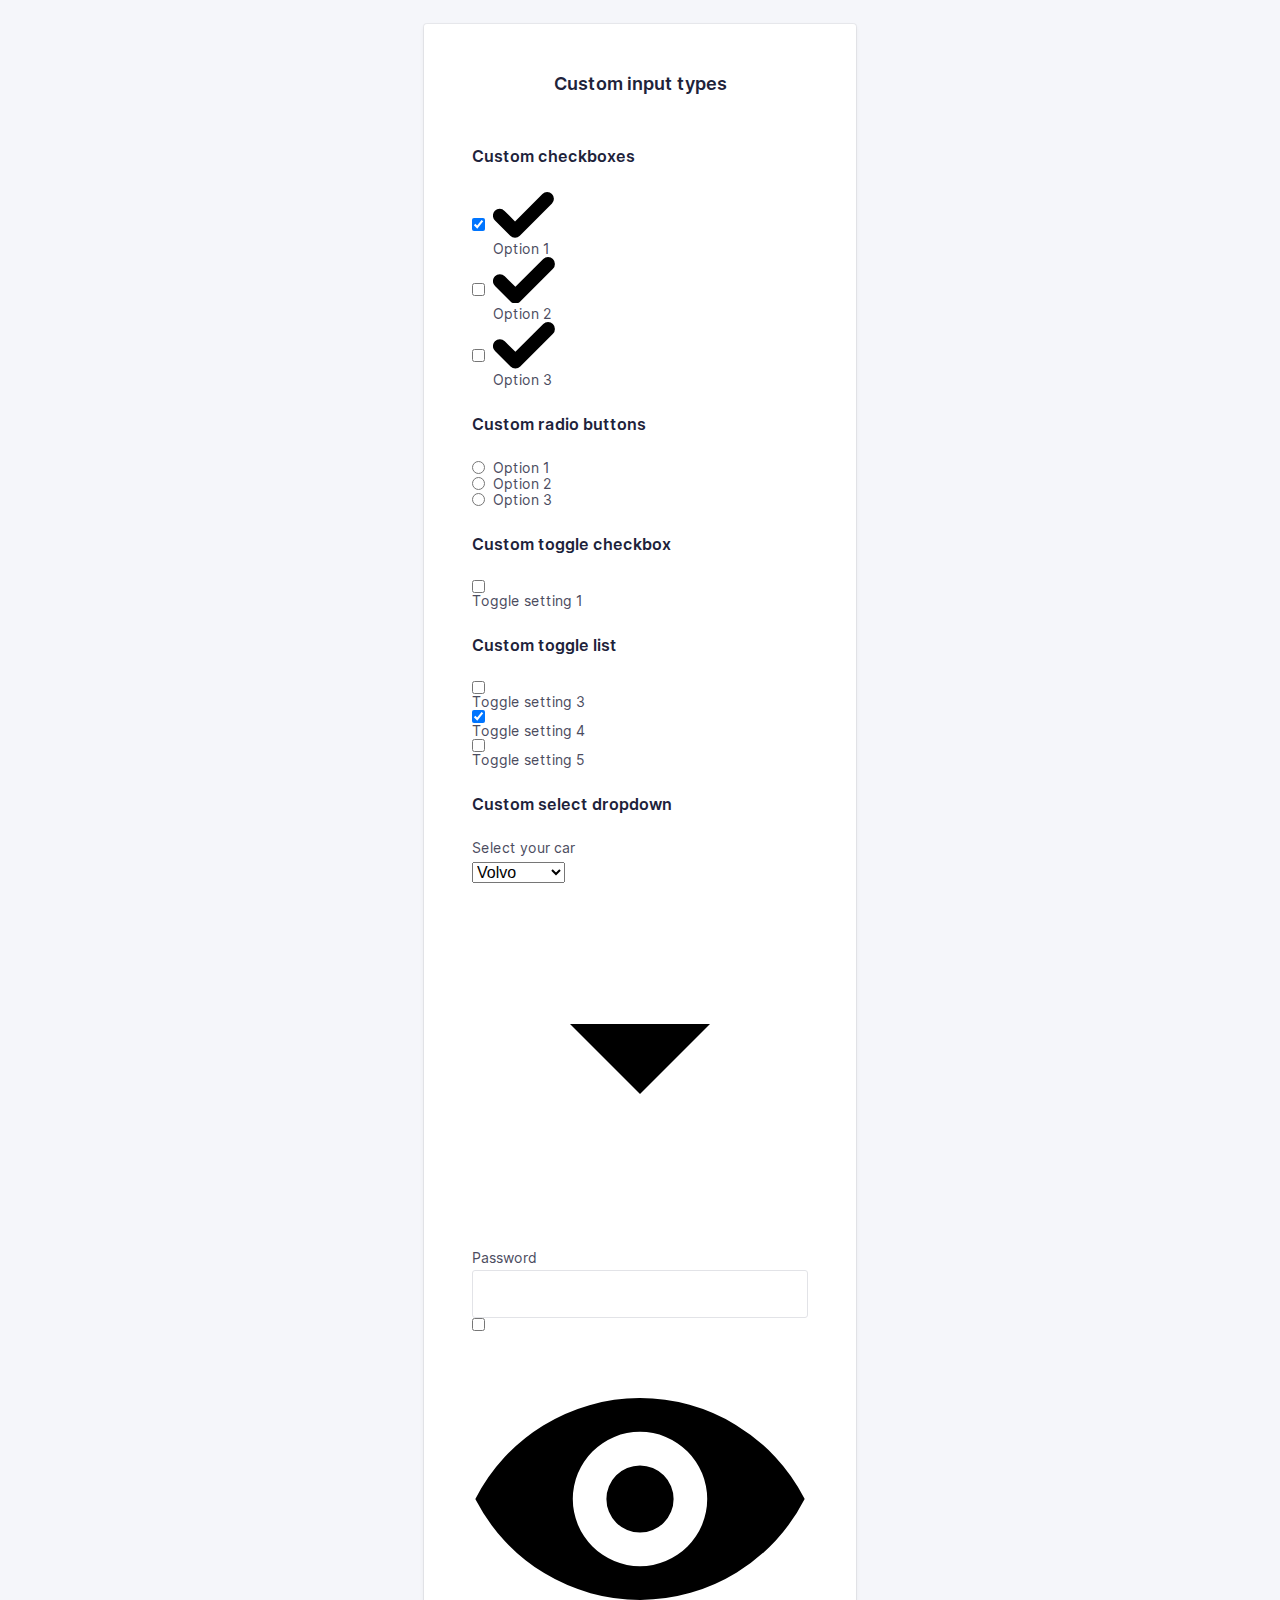
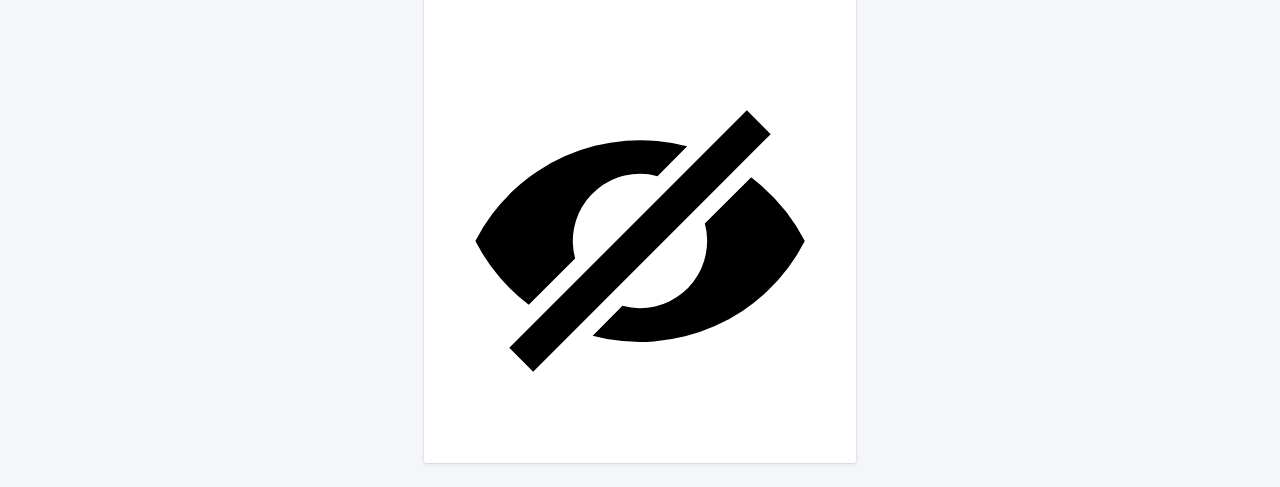
==== inputs.html @ 07c6e203 "Initial commit" ====
<!doctype html>
<html lang="en">

<head>
    <meta charset="utf-8">
    <meta http-equiv="x-ua-compatible" content="ie=edge">
    <title>Blockport - Sign in</title>
    <meta name="description" content="This is my HTML5 boilerplate.">
    <meta name="viewport" content="width=device-width, initial-scale=1.0">
    <meta name="theme-color" content="#e85e00">

    <link rel="icon" href="favicon.svg">
    <link rel="apple-touch-icon" href="apple-touch-icon.png">
    <link rel="manifest" href="manifest.json">

    <script defer src="script/app.js"></script>
    <link rel="stylesheet" href="css/screen.css">
</head>

<body>
    <section class="o-row o-row--lg o-row--login o-row--beta">
        <div class="o-container u-max-width-xs">
            <form class="c-card" action="#">
                <div class="c-card__body">
                    <h2 class="c-card__title">
                        Custom input types
                    </h2>
                    <div class="o-section">
                        <!-- Custom checkboxes -->
                        <h5>
                            Custom checkboxes
                        </h5>
                        <ul class="o-list c-option-list">
                            <li class="c-form-field c-form-field--option c-option-list__item">
                                <input class="c-option c-option--hidden" type="checkbox" id="checkbox1" checked>
                                <label class="c-label c-label--option c-custom-option" for="checkbox1">
                                    <span class="c-custom-option__fake-input c-custom-option__fake-input--checkbox">
                                        <svg class="c-custom-option__symbol" xmlns="http://www.w3.org/2000/svg" viewBox="0 0 9 6.75">
                                            <path d="M4.75,9.5a1,1,0,0,1-.707-.293l-2.25-2.25A1,1,0,1,1,3.207,5.543L4.75,7.086,8.793,3.043a1,1,0,0,1,1.414,1.414l-4.75,4.75A1,1,0,0,1,4.75,9.5" transform="translate(-1.5 -2.75)" />
                                        </svg>
                                    </span>
                                    Option 1
                                </label>
                            </li>
                            <li class="c-form-field c-form-field--option c-option-list__item">
                                <input class="c-option c-option--hidden" type="checkbox" id="checkbox2">
                                <label class="c-label c-label--option c-custom-option" for="checkbox2">
                                    <span class="c-custom-option__fake-input c-custom-option__fake-input--checkbox">
                                        <svg class="c-custom-option__symbol" xmlns="http://www.w3.org/2000/svg" viewBox="0 0 9 6.75">
                                            <path d="M4.75,9.5a1,1,0,0,1-.707-.293l-2.25-2.25A1,1,0,1,1,3.207,5.543L4.75,7.086,8.793,3.043a1,1,0,0,1,1.414,1.414l-4.75,4.75A1,1,0,0,1,4.75,9.5" transform="translate(-1.5 -2.75)" />
                                        </svg>
                                    </span>
                                    Option 2
                                </label>
                            </li>
                            <li class="c-form-field c-form-field--option c-option-list__item">
                                <input class="c-option c-option--hidden" type="checkbox" id="checkbox3">
                                <label class="c-label c-label--option c-custom-option" for="checkbox3">
                                    <span class="c-custom-option__fake-input c-custom-option__fake-input--checkbox">
                                        <svg class="c-custom-option__symbol" xmlns="http://www.w3.org/2000/svg" viewBox="0 0 9 6.75">
                                            <path d="M4.75,9.5a1,1,0,0,1-.707-.293l-2.25-2.25A1,1,0,1,1,3.207,5.543L4.75,7.086,8.793,3.043a1,1,0,0,1,1.414,1.414l-4.75,4.75A1,1,0,0,1,4.75,9.5" transform="translate(-1.5 -2.75)" />
                                        </svg>
                                    </span>
                                    Option 3
                                </label>
                            </li>
                        </ul>
                    </div>
                    <div class="o-section">
                        <!-- Custom radio buttons -->
                        <h5>
                            Custom radio buttons
                        </h5>
                        <ul class="o-list c-option-list">
                            <li class="c-form-field c-form-field--option c-option-list__item">
                                <input class="c-option c-option--hidden" type="radio" name="radios" id="radio1">
                                <label class="c-label c-label--option c-custom-option" for="radio1">
                                    <span class="c-custom-option__fake-input c-custom-option__fake-input--radio">
                                        <span class="c-custom-option__symbol"></span>
                                    </span>
                                    Option 1
                                </label>
                            </li>
                            <li class="c-form-field c-form-field--option c-option-list__item">
                                <input class="c-option c-option--hidden" type="radio" name="radios" id="radio2">
                                <label class="c-label c-label--option c-custom-option" for="radio2">
                                    <span class="c-custom-option__fake-input c-custom-option__fake-input--radio">
                                        <span class="c-custom-option__symbol"></span>
                                    </span>
                                    Option 2
                                </label>
                            </li>
                            <li class="c-form-field c-form-field--option c-option-list__item">
                                <input class="c-option c-option--hidden" type="radio" name="radios" id="radio3">
                                <label class="c-label c-label--option c-custom-option" for="radio3">
                                    <span class="c-custom-option__fake-input c-custom-option__fake-input--radio">
                                        <span class="c-custom-option__symbol"></span>
                                    </span>
                                    Option 3
                                </label>
                            </li>
                        </ul>
                    </div>
                    <div class="o-section">
                        <!-- Custom toggle checkboxes -->
                        <h5>
                            Custom toggle checkbox
                        </h5>
                        <p>
                            <input class="c-option c-option--hidden" type="checkbox" id="toggle1">
                            <label class="c-label c-label--option c-custom-toggle" for="toggle1">
                                <span class="c-custom-toggle__fake-input">
                                </span>
                                Toggle setting 1
                            </label>
                        </p>
                    </div>
                    <div class="o-section">
                        <h5>
                            Custom toggle list
                        </h5>
                        <ul class="o-list c-custom-toggle-list">
                            <li class="c-custom-toggle-list__item">
                                <input class="c-option c-option--hidden" type="checkbox" id="toggle3">
                                <label class="c-label c-label--option c-custom-toggle c-custom-toggle--inverted" for="toggle3">
                                    <span class="c-custom-toggle__fake-input">
                                    </span>
                                    Toggle setting 3
                                </label>
                            </li>
                            <li class="c-custom-toggle-list__item">
                                <input class="c-option c-option--hidden" type="checkbox" id="toggle4" checked>
                                <label class="c-label c-label--option c-custom-toggle c-custom-toggle--inverted" for="toggle4">
                                    <span class="c-custom-toggle__fake-input">
                                    </span>
                                    Toggle setting 4
                                </label>
                            </li>
                            <li class="c-custom-toggle-list__item">
                                <input class="c-option c-option--hidden" type="checkbox" id="toggle5">
                                <label class="c-label c-label--option c-custom-toggle c-custom-toggle--inverted" for="toggle5">
                                    <span class="c-custom-toggle__fake-input">
                                    </span>
                                    Toggle setting 5
                                </label>
                            </li>
                        </ul>
                    </div>
                    <div class="o-section">
                        <!-- Custom select -->
                        <h5>
                            Custom select dropdown
                        </h5>
                        <p class="c-form-field">
                            <label class="c-label" for="select1">
                                Select your car
                            </label>
                            <span class="c-custom-select">
                                <select class="c-custom-select__input" class="" name="select1" id="select1">
                                    <option value="volvo">Volvo</option>
                                    <option value="saab">Saab</option>
                                    <option value="mercedes">Mercedes</option>
                                    <option value="audi">Audi</option>
                                </select>
                                <svg class="c-custom-select__symbol" xmlns="http://www.w3.org/2000/svg" viewBox="0 0 24 24">
                                    <path d="M7,10l5,5,5-5Z" />
                                </svg>
                            </span>
                        </p>
                    </div>
                    <p class="c-form-field">
                        <label class="c-label" for="password">
                            Password
                        </label>
                        <span class="c-password-toggle-container">
                            <input class="c-input c-input--password-with-toggle js-password-input" type="password" name="password" id="password" required />
                            <!-- Password toggle -->
                            <span class="c-password-toggle">
                                <input id="togglePasswordCheckbox" type="checkbox" class=" c-password-toggle__checkbox js-password-toggle-checkbox" tabindex="-1" />
                                <label class="c-password-toggle__label" for="togglePasswordCheckbox">
                                    <svg class="c-password-toggle__symbol c-password-toggle__symbol--show" xmlns="http://www.w3.org/2000/svg" viewBox="0 0 20 20">
                                        <path d="M6.4,133.876a11,11,0,0,1,19.571-.061l.029.061a11,11,0,0,1-19.571.061l-.029-.061Zm9.8,4a4,4,0,1,0,0-8h0a4,4,0,0,0,0,8Zm0-2a2,2,0,0,1,0-4h0a2,2,0,1,1,0,4Z" transform="translate(-6.2 -123.876)" />
                                    </svg>
                                    <svg class="c-password-toggle__symbol c-password-toggle__symbol--hide" xmlns="http://www.w3.org/2000/svg" viewBox="0 0 20 20">
                                        <path d="M19.009,73.18l-1.77,1.78a3.908,3.908,0,0,0-1.037-.137,4,4,0,0,0-3.857,5.065l-.007-.028-2.76,2.75A11.106,11.106,0,0,1,6.4,78.82,11.014,11.014,0,0,1,19.076,73.2L19,73.18Zm3.8,1.85a11.163,11.163,0,0,1,3.2,3.79,11.014,11.014,0,0,1-12.7,5.622l.077.018,1.77-1.78a3.907,3.907,0,0,0,1.037.137,4,4,0,0,0,3.857-5.065l.007.028,2.76-2.75Zm-.25-3.99,1.42,1.42L9.839,86.6l-1.42-1.42Z" transform="translate(-6.199 -68.82)" />
                                    </svg>
                                    <span class="o-hide-accessible">Show password</span>
                                </label>
                            </span>
                        </span>
                    </p>
                </div>
            </form>
        </div>
    </section>
</body>

</html>
---- css/screen.css ----
/*------------------------------------*\
#FONTS
\*------------------------------------*/

@font-face {
    font-family: "Inter Web";
    font-weight: 400;
    src: url("../fonts/Inter-Regular.woff2") format("woff2")
}

@font-face {
    font-family: "Inter Web";
    font-weight: 600;
    src: url("../fonts/Inter-SemiBold.woff2") format("woff2")
}

/*---------------------------------------/*
 # SETTINGS
/*---------------------------------------*/

:root {
    /* colors */
    --global-color-primary-h: 216deg;
    --global-color-primary-s: 100%;
    --global-color-primary-l: 60%;
    --global-color-primary-500-hsl: var(--global-color-primary-h) var(--global-color-primary-s) var(--global-color-primary-l);
    --global-color-primary-500: hsl(var(--global-color-primary-500-hsl));
    --global-color-primary-400: hsl(var(--global-color-primary-h) 100% 65%);
    --global-color-primary-600: hsl(var(--global-color-primary-h) 80% 55%);
    --global-color-primary-700: hsl(var(--global-color-primary-h) 65% 35%);
    --global-color-primary-500-alpha-75: hsl(var(--global-color-primary-500-hsl) / .75);
    --global-color-primary-500-alpha-30: hsl(var(--global-color-primary-500-hsl) / .3);

    --global-color-neutral-050: #F5F6FA;
    --global-color-neutral-100: #E2E3E7;
    --global-color-neutral-200: #caccd4;
    --global-color-neutral-300: #b5b6c0;
    --global-color-neutral-400: #a0a1ad;
    --global-color-neutral-500: #8b8c9a;
    --global-color-neutral-600: #757787;
    --global-color-neutral-700: #606274;
    --global-color-neutral-800: #4b4c60;
    --global-color-neutral-900: #35374d;
    --global-color-neutral-950: #20223a;

    /* border stuff */
    --global-borderRadius: 3px;
    --global-borderWidth: 1px;

    /* transitions */
    --global-transitionTiming-alpha: .1s ease-out;

    /* Baseline settings */
    --global-baseline: .5rem;
    --global-whitespace: calc(var(--global-baseline) * 3);
    /* = 24px */

    --global-whitespace-xs: calc(var(--global-baseline) / 2);
    /* = 4px */
    --global-whitespace-sm: calc(var(--global-baseline) * 1);
    /*  = 8px */
    --global-whitespace-md: calc(var(--global-baseline) * 2);
    /*  = 16px */
    --global-whitespace-lg: calc(var(--global-baseline) * 4);
    /*  = 32px */
    --global-whitespace-xl: calc(var(--global-whitespace) * 2);
    /*  = 48px */
    --global-whitespace-xxl: calc(var(--global-whitespace) * 3);
    /*  = 72px */
}

/*---------------------------------------/*
 # GENERIC
/*---------------------------------------*/

*,
*:before,
*:after {
    box-sizing: inherit;
    padding: 0;
    margin: 0;
    font-size: 100%;
    font-weight: normal;
}

img {
    display: block;
    max-width: 100%;
}

/*---------------------------------------/*
 # ELEMENTS
/*---------------------------------------*/
/*
    Elements: Page
    ---
    Default markup for page level elements
*/

html {
    line-height: 1.5;
    font-family: "Inter Web", Helvetica, arial, sans-serif;
    color: var(--global-color-neutral-950);
    background-color: var(--global-color-neutral-050);
    box-sizing: border-box;
    -webkit-font-smoothing: antialiased;
    -moz-osx-font-smoothing: grayscale;
}

/*
    Customize the background color and color to match your design.
*/

::selection {
    background: var(--global-color-primary-500);
    color: white;
}

/*
    Elements: typography
    ---
    Default markup for typographic elements
*/

h1,
h2,
h3 {
    font-weight: 700;
}

h1 {
    font-size: 2.25rem;
    line-height: calc(var(--global-baseline) * 6);
    margin: 0 0 var(--global-whitespace);
}

h2 {
    font-size: 2rem;
    line-height: calc(var(--global-baseline) * 5);
    margin: 0 0 var(--global-whitespace);
}

h3 {
    font-size: 1.125rem;
    line-height: calc(var(--global-baseline) * 4);
    margin: 0 0 var(--global-whitespace);
}

h4,
h5,
h6 {
    font-size: 1rem;
    font-weight: 600;
    line-height: calc(var(--global-baseline) * 3);
    margin: 0 0 var(--global-whitespace);
}

p,
ol,
ul,
dl,
table,
address,
figure {
    margin: 0 0 var(--global-whitespace);
}

ul,
ol {
    padding-left: var(--global-whitespace);
}

li {

    & ul,
    & ol {
        margin-bottom: 0;
    }
}

blockquote {
    font-style: normal;
    font-size: 1.375rem;
    line-height: calc(var(--global-baseline) * 6);
    margin: 0 0 var(--global-whitespace);
}

blockquote * {
    font-size: inherit;
    line-height: inherit;
}

figcaption {
    font-weight: 400;
    font-size: .75rem;
    line-height: calc(var(--global-baseline) * 2);
    margin-top: var(--global-whitespace-xxs);
}

hr {
    border: 0;
    height: var(--global-borderWidth);
    background: LightGrey;
    margin: 0 0 var(--global-whitespace);
}

a {

    &,
    &:visited {
        transition: all var(--global-transitionTiming-alpha);
        color: var(--global-color-primary-500);
        outline-color: var(--global-link-BoxShadowColor);
        outline-width: medium;
        outline-offset: 2px;
    }

    &:hover,
    &:focus {
        color: var(--global-color-primary-400);
    }

    &:active {
        color: var(--global-color-primary-600);
    }

}

label,
input {
    display: block;
}

input::placeholder {
    color: var(--global-color-neutral-300);
}

/*------------------------------------*\
#OBJECTS
\*------------------------------------*/

/*
    Objects: Row
    ---
    Creates a horizontal row that stretches the viewport and adds padding around children
*/

.o-row {
    display: flow-root;
    position: relative;
    padding: var(--global-whitespace) var(--global-whitespace) 0;
}

.o-row--login {
    min-height: 100vh;
    display: flex;
    align-items: center;
}

/*
    Objects: Container
    ---
    Creates a horizontal container that sets de global max-width
*/

.o-container {
    margin-left: auto;
    margin-right: auto;
    max-width: 79.5em;
    /* 79.5 * 16px = 1272 */
    width: 100%;
}

/*
    Objects: Layout
    ---
    The layout object provides us with a column-style layout system. This object
    contains the basic structural elements, but classes should be complemented
    with width utilities
*/

.o-layout {
    display: flex;
    flex-wrap: wrap;
}

.o-layout__item {
    width: 100%;
}

/* gutter modifiers, these affect o-layout__item too */

.o-layout--gutter {
    margin-left: calc(var(--global-whitespace) / -2);
    margin-right: calc(var(--global-whitespace) / -2);
}

.o-layout--gutter>.o-layout__item {
    padding-left: calc(var(--global-whitespace) / 2);
    padding-right: calc(var(--global-whitespace) / 2);
}

.o-layout--gutter-s {
    margin-left: calc(var(--global-whitespace-sm) * -1);
    margin-right: calc(var(--global-whitespace-sm) * -1);
}

.o-layout--gutter-s>.o-layout__item {
    padding-left: var(--global-whitespace-sm);
    padding-right: var(--global-whitespace-sm);
}

.o-layout--gutter-l {
    margin-left: calc(var(--global-whitespace-md) * -1);
    margin-right: calc(var(--global-whitespace-md) * -1);
}

.o-layout--gutter-l>.o-layout__item {
    padding-left: var(--global-whitespace-md);
    padding-right: var(--global-whitespace-md);
}

/* reverse horizontal row modifier */

.o-layout--row-reverse {
    flex-direction: row-reverse;
}

/* Horizontal alignment modifiers*/

.o-layout--justify-start {
    justify-content: flex-start;
}

.o-layout--justify-end {
    justify-content: flex-end;
}

.o-layout--justify-center {
    justify-content: center;
}

.o-layout--justify-space-around {
    justify-content: space-around;
}

.o-layout--justify-space-evenly {
    justify-content: space-evenly;
}

.o-layout--justify-space-between {
    justify-content: space-between;
}

/* Vertical alignment modifiers */

.o-layout--align-start {
    align-items: flex-start;
}

.o-layout--align-end {
    align-items: flex-end;
}

.o-layout--align-center {
    align-items: center;
}

.o-layout--align-baseline {
    align-items: baseline;
}

/* Vertical alignment modifiers that only work if there is one than one flex item */

.o-layout--align-content-start {
    align-content: start;
}

.o-layout--align-content-end {
    align-content: end;
}

.o-layout--align-content-center {
    align-content: center;
}

.o-layout--align-content-space-around {
    align-content: space-around;
}

.o-layout--align-content-space-between {
    align-content: space-between;
}

/*
    Objects: List
    ---
    Small reusable object to remove default list styling from lists
*/

.o-list {
    list-style: none;
    padding: 0;
}

/*
    Object: Button reset
    ---
    Small button reset object
*/

.o-button-reset {
    border: none;
    margin: 0;
    padding: 0;
    width: auto;
    overflow: visible;
    background: transparent;

    /* inherit font & color from ancestor */
    color: inherit;
    font: inherit;

    /* Normalize `line-height`. Cannot be changed from `normal` in Firefox 4+. */
    line-height: normal;

    /* Corrects font smoothing for webkit */
    -webkit-font-smoothing: inherit;
    -moz-osx-font-smoothing: inherit;

    /* Corrects inability to style clickable `input` types in iOS */
    -webkit-appearance: none;
}

/*
    Object: Hide accessible
    ---
    Accessibly hide any element
*/

.o-hide-accessible {
    position: absolute;
    width: 1px;
    height: 1px;
    padding: 0;
    margin: -1px;
    overflow: hidden;
    clip: rect(0, 0, 0, 0);
    border: 0;
}

/*------------------------------------*\
#COMPONENTS
\*------------------------------------*/

/*
    Component: Logo
    ---
    Website main logo
*/

.c-logo {
    height: var(--global-whitespace);
    display: flex;
    align-items: center;
    justify-content: center;
    margin-bottom: var(--global-whitespace-xl);
}

.c-logo__symbol {
    height: 100%;
}

.c-logo__path--1 {
    fill: var(--global-color-neutral-950);
}

.c-logo__path--2 {
    fill: var(--global-color-primary-500);
}

.c-logo__path--3 {
    fill: var(--global-color-primary-700);
}

/*
    Component: Card
    ---
    Card with box shadow
*/

.c-card {
    background-color: White;
    margin-bottom: var(--global-whitespace);
    border-radius: var(--global-borderRadius);
    box-shadow: 0 0 0 var(--global-borderWidth) rgba(0, 0, 0, 0.05), 0 2px 4px rgba(0, 0, 0, .075);
    overflow: hidden;
}

/* Add padding to child for more flexibility */
.c-card__body,
.c-card__footer {
    padding: var(--global-whitespace);
}

.c-card__footer {
    text-align: center;
    border-top: var(--global-borderWidth) solid var(--global-color-neutral-100);
}

.c-card__title {
    text-align: center;
    font-size: 1.125rem;
    line-height: calc(var(--global-baseline) * 3);
    font-weight: 600;

    @media (min-width: 27em) {
        margin-bottom: var(--global-whitespace-xl);
    }
}

/* This allows c-card__body and __footer to have equal padding everywhere */

.c-card__body>*:last-child,
.c-card__footer>*:last-child,
.c-card__body>*:last-child>*:last-child,
.c-card__footer>*:last-child>*:last-child {
    margin-bottom: 0;
}

@media (min-width: 27em) {
    .c-card__body {
        padding: var(--global-whitespace-xl);
    }
}

/*
    Component: Forms
    ---
    Everything form related here
*/

.c-form-field--option {
    display: flex;
    align-items: center;
}

/*
    Component: Input
    ---
    Class to put on all input="text" like form inputs
*/

.c-input {
    -webkit-appearance: none;
    -moz-appearance: none;
    appearance: none;
    width: 100%;
    border: var(--global-borderWidth) solid var(--global-color-neutral-100);
    border-radius: var(--global-borderRadius);
    color: var(--global-color-neutral-950);
    background-color: White;
    font-family: inherit;
    font-size: 1rem;
    line-height: calc(var(--global-baseline) * 3);
    padding: calc(var(--global-baseline) * 1.5 - var(--global-borderWidth)) var(--global-whitespace-md);
    outline: none;
    transition: border var(--global-transition-timing-alpha);

    &:hover {
        border-color: var(--global-color-neutral-200);
    }

    &:focus,
    &:active {
        border-color: var(--global-color-primary-500);
        box-shadow: 0 0 0 3px var(--global-color-primary-500-alpha-30);
    }
}

/* option input for checkboxes and radio buttons */

.c-option {
    margin-right: var(--global-whitespace-sm);
}

/*
    Component: Label
    ---
    Class to put on all form labels
*/

.c-label {
    margin-bottom: 0;
    font-size: .875rem;
    padding-bottom: var(--global-whitespace-xs);
    line-height: calc(var(--global-baseline) * 2);
    color: var(--global-color-neutral-800);
}

.c-label--option {
    padding-bottom: 0;
}

/*
    Component: Button
    ---
    Class to put on form buttons or
*/

.c-button {
    font-size: 1rem;
    font-weight: 700;
    border-radius: var(--global-borderRadius);
    border: var(--global-borderWidth) solid var(--global-color-primary-600);
    background-color: var(--global-color-primary-500);
    color: #fff;
    padding: calc(var(--global-baseline) * 1.5 - var(--global-borderWidth)) var(--global-whitespace-md);
    line-height: calc(var(--global-baseline) * 3);
    width: 100%;
    outline: none;
    transition: all var(--global-transition-timing-alpha);

    &:hover {
        background-color: var(--global-color-primary-400);
    }

    &:focus {
        box-shadow: 0 0 0 3px var(--global-color-primary-500-alpha-30);
    }

    &:active {
        background-color: var(--global-color-primary-600);
        box-shadow: none;
    }
}

/*------------------------------------*\
#UTILITIES
\*------------------------------------*/

/*
    Utilities: color
    ---
    Utility classes to put specific colors onto elements
*/

.u-color-neutral-500 {
    color: var(--global-color-neutral-500);
}

.u-color-neutral-600 {
    color: var(--global-color-neutral-600);
}

/*
    Utilities: spacing
    ---
    Utility classes to put specific margins and paddings onto elements
*/

.u-pt-clear {
    padding-top: 0 !important;
}

.u-mb-clear {
    margin-bottom: 0 !important;
}

.u-mb-xs {
    margin-bottom: var(--global-whitespace-xs) !important;
}

.u-mb-sm {
    margin-bottom: var(--global-whitespace-sm) !important;
}

.u-mb-md {
    margin-bottom: var(--global-whitespace-md) !important;
}

.u-mb-lg {
    margin-bottom: var(--global-whitespace-lg) !important;
}

.u-mb-xl {
    margin-bottom: var(--global-whitespace-xl) !important;
}

.u-mb-xl {
    margin-bottom: var(--global-whitespace-xl) !important;
}

/*
    Utilities: max-width
    ---
    Utility classes to put specific max widths onto elements
*/

.u-max-width-xs {
    max-width: 27em !important;
}

.u-max-width-sm {
    max-width: 39em !important;
}

.u-max-width-md {
    max-width: 50em !important;
}

.u-max-width-lg {
    max-width: 63.5em !important;
}

.u-max-width-none {
    max-width: none !important;
}


/*
    Utilities: align
    ---
    Utility classes align text or components
*/

.u-align-text-center {
    text-align: center;
}

.u-align-center {
    margin: 0 auto;
}

/*
    Utilities: text
    Utility classes to create smaller or bigger test
*/

.u-text-sm {
    font-size: .875rem;
}

/*
    Utilities: Widths
    ---
    Width utility classes
*/

.u-flex-basis-auto {
    flex-basis: auto;
}

.u-1-of-2 {
    flex-basis: 50% !important;
}

.u-2-of-2 {
    flex-basis: 100% !important;
}

.u-1-of-3 {
    flex-basis: 33.3333333333% !important;
}

.u-2-of-3 {
    flex-basis: 66.6666666667% !important;
}

.u-3-of-3 {
    flex-basis: 100% !important;
}

.u-1-of-4 {
    flex-basis: 25% !important;
}

.u-2-of-4 {
    flex-basis: 50% !important;
}

.u-3-of-4 {
    flex-basis: 75% !important;
}

.u-4-of-4 {
    flex-basis: 100% !important;
}

.u-1-of-5 {
    flex-basis: 20% !important;
}

.u-2-of-5 {
    flex-basis: 40% !important;
}

.u-3-of-5 {
    flex-basis: 60% !important;
}

.u-4-of-5 {
    flex-basis: 80% !important;
}

.u-5-of-5 {
    flex-basis: 100% !important;
}

.u-1-of-6 {
    flex-basis: 16.6666666667% !important;
}

.u-2-of-6 {
    flex-basis: 33.3333333333% !important;
}

.u-3-of-6 {
    flex-basis: 50% !important;
}

.u-4-of-6 {
    flex-basis: 66.6666666667% !important;
}

.u-5-of-6 {
    flex-basis: 83.3333333333% !important;
}

.u-6-of-6 {
    flex-basis: 100% !important;
}

@media (min-width: 36.0625em) {
    .u-1-of-2-bp1 {
        flex-basis: 50% !important;
    }

    .u-2-of-2-bp1 {
        flex-basis: 100% !important;
    }

    .u-1-of-3-bp1 {
        flex-basis: 33.3333333333% !important;
    }

    .u-2-of-3-bp1 {
        flex-basis: 66.6666666667% !important;
    }

    .u-3-of-3-bp1 {
        flex-basis: 100% !important;
    }

    .u-1-of-4-bp1 {
        flex-basis: 25% !important;
    }

    .u-2-of-4-bp1 {
        flex-basis: 50% !important;
    }

    .u-3-of-4-bp1 {
        flex-basis: 75% !important;
    }

    .u-4-of-4-bp1 {
        flex-basis: 100% !important;
    }

    .u-1-of-5-bp1 {
        flex-basis: 20% !important;
    }

    .u-2-of-5-bp1 {
        flex-basis: 40% !important;
    }

    .u-3-of-5-bp1 {
        flex-basis: 60% !important;
    }

    .u-4-of-5-bp1 {
        flex-basis: 80% !important;
    }

    .u-5-of-5-bp1 {
        flex-basis: 100% !important;
    }

    .u-1-of-6-bp1 {
        flex-basis: 16.6666666667% !important;
    }

    .u-2-of-6-bp1 {
        flex-basis: 33.3333333333% !important;
    }

    .u-3-of-6-bp1 {
        flex-basis: 50% !important;
    }

    .u-4-of-6-bp1 {
        flex-basis: 66.6666666667% !important;
    }

    .u-5-of-6-bp1 {
        flex-basis: 83.3333333333% !important;
    }

    .u-6-of-6-bp1 {
        flex-basis: 100% !important;
    }
}

@media (min-width: 48.0625em) {
    .u-1-of-2-bp2 {
        flex-basis: 50% !important;
    }

    .u-2-of-2-bp2 {
        flex-basis: 100% !important;
    }

    .u-1-of-3-bp2 {
        flex-basis: 33.3333333333% !important;
    }

    .u-2-of-3-bp2 {
        flex-basis: 66.6666666667% !important;
    }

    .u-3-of-3-bp2 {
        flex-basis: 100% !important;
    }

    .u-1-of-4-bp2 {
        flex-basis: 25% !important;
    }

    .u-2-of-4-bp2 {
        flex-basis: 50% !important;
    }

    .u-3-of-4-bp2 {
        flex-basis: 75% !important;
    }

    .u-4-of-4-bp2 {
        flex-basis: 100% !important;
    }

    .u-1-of-5-bp2 {
        flex-basis: 20% !important;
    }

    .u-2-of-5-bp2 {
        flex-basis: 40% !important;
    }

    .u-3-of-5-bp2 {
        flex-basis: 60% !important;
    }

    .u-4-of-5-bp2 {
        flex-basis: 80% !important;
    }

    .u-5-of-5-bp2 {
        flex-basis: 100% !important;
    }

    .u-1-of-6-bp2 {
        flex-basis: 16.6666666667% !important;
    }

    .u-2-of-6-bp2 {
        flex-basis: 33.3333333333% !important;
    }

    .u-3-of-6-bp2 {
        flex-basis: 50% !important;
    }

    .u-4-of-6-bp2 {
        flex-basis: 66.6666666667% !important;
    }

    .u-5-of-6-bp2 {
        flex-basis: 83.3333333333% !important;
    }

    .u-6-of-6-bp2 {
        flex-basis: 100% !important;
    }
}

@media (min-width: 62.0625em) {
    .u-1-of-2-bp3 {
        flex-basis: 50% !important;
    }

    .u-2-of-2-bp3 {
        flex-basis: 100% !important;
    }

    .u-1-of-3-bp3 {
        flex-basis: 33.3333333333% !important;
    }

    .u-2-of-3-bp3 {
        flex-basis: 66.6666666667% !important;
    }

    .u-3-of-3-bp3 {
        flex-basis: 100% !important;
    }

    .u-1-of-4-bp3 {
        flex-basis: 25% !important;
    }

    .u-2-of-4-bp3 {
        flex-basis: 50% !important;
    }

    .u-3-of-4-bp3 {
        flex-basis: 75% !important;
    }

    .u-4-of-4-bp3 {
        flex-basis: 100% !important;
    }

    .u-1-of-5-bp3 {
        flex-basis: 20% !important;
    }

    .u-2-of-5-bp3 {
        flex-basis: 40% !important;
    }

    .u-3-of-5-bp3 {
        flex-basis: 60% !important;
    }

    .u-4-of-5-bp3 {
        flex-basis: 80% !important;
    }

    .u-5-of-5-bp3 {
        flex-basis: 100% !important;
    }

    .u-1-of-6-bp3 {
        flex-basis: 16.6666666667% !important;
    }

    .u-2-of-6-bp3 {
        flex-basis: 33.3333333333% !important;
    }

    .u-3-of-6-bp3 {
        flex-basis: 50% !important;
    }

    .u-4-of-6-bp3 {
        flex-basis: 66.6666666667% !important;
    }

    .u-5-of-6-bp3 {
        flex-basis: 83.3333333333% !important;
    }

    .u-6-of-6-bp3 {
        flex-basis: 100% !important;
    }
}

@media (min-width: 75.0625em) {
    .u-1-of-2-bp4 {
        flex-basis: 50% !important;
    }

    .u-2-of-2-bp4 {
        flex-basis: 100% !important;
    }

    .u-1-of-3-bp4 {
        flex-basis: 33.3333333333% !important;
    }

    .u-2-of-3-bp4 {
        flex-basis: 66.6666666667% !important;
    }

    .u-3-of-3-bp4 {
        flex-basis: 100% !important;
    }

    .u-1-of-4-bp4 {
        flex-basis: 25% !important;
    }

    .u-2-of-4-bp4 {
        flex-basis: 50% !important;
    }

    .u-3-of-4-bp4 {
        flex-basis: 75% !important;
    }

    .u-4-of-4-bp4 {
        flex-basis: 100% !important;
    }

    .u-1-of-5-bp4 {
        flex-basis: 20% !important;
    }

    .u-2-of-5-bp4 {
        flex-basis: 40% !important;
    }

    .u-3-of-5-bp4 {
        flex-basis: 60% !important;
    }

    .u-4-of-5-bp4 {
        flex-basis: 80% !important;
    }

    .u-5-of-5-bp4 {
        flex-basis: 100% !important;
    }

    .u-1-of-6-bp4 {
        flex-basis: 16.6666666667% !important;
    }

    .u-2-of-6-bp4 {
        flex-basis: 33.3333333333% !important;
    }

    .u-3-of-6-bp4 {
        flex-basis: 50% !important;
    }

    .u-4-of-6-bp4 {
        flex-basis: 66.6666666667% !important;
    }

    .u-5-of-6-bp4 {
        flex-basis: 83.3333333333% !important;
    }

    .u-6-of-6-bp4 {
        flex-basis: 100% !important;
    }
}

@media (min-width: 87.5625em) {
    .u-1-of-2-bp5 {
        flex-basis: 50% !important;
    }

    .u-2-of-2-bp5 {
        flex-basis: 100% !important;
    }

    .u-1-of-3-bp5 {
        flex-basis: 33.3333333333% !important;
    }

    .u-2-of-3-bp5 {
        flex-basis: 66.6666666667% !important;
    }

    .u-3-of-3-bp5 {
        flex-basis: 100% !important;
    }

    .u-1-of-4-bp5 {
        flex-basis: 25% !important;
    }

    .u-2-of-4-bp5 {
        flex-basis: 50% !important;
    }

    .u-3-of-4-bp5 {
        flex-basis: 75% !important;
    }

    .u-4-of-4-bp5 {
        flex-basis: 100% !important;
    }

    .u-1-of-5-bp5 {
        flex-basis: 20% !important;
    }

    .u-2-of-5-bp5 {
        flex-basis: 40% !important;
    }

    .u-3-of-5-bp5 {
        flex-basis: 60% !important;
    }

    .u-4-of-5-bp5 {
        flex-basis: 80% !important;
    }

    .u-5-of-5-bp5 {
        flex-basis: 100% !important;
    }

    .u-1-of-6-bp5 {
        flex-basis: 16.6666666667% !important;
    }

    .u-2-of-6-bp5 {
        flex-basis: 33.3333333333% !important;
    }

    .u-3-of-6-bp5 {
        flex-basis: 50% !important;
    }

    .u-4-of-6-bp5 {
        flex-basis: 66.6666666667% !important;
    }

    .u-5-of-6-bp5 {
        flex-basis: 83.3333333333% !important;
    }

    .u-6-of-6-bp5 {
        flex-basis: 100% !important;
    }
}
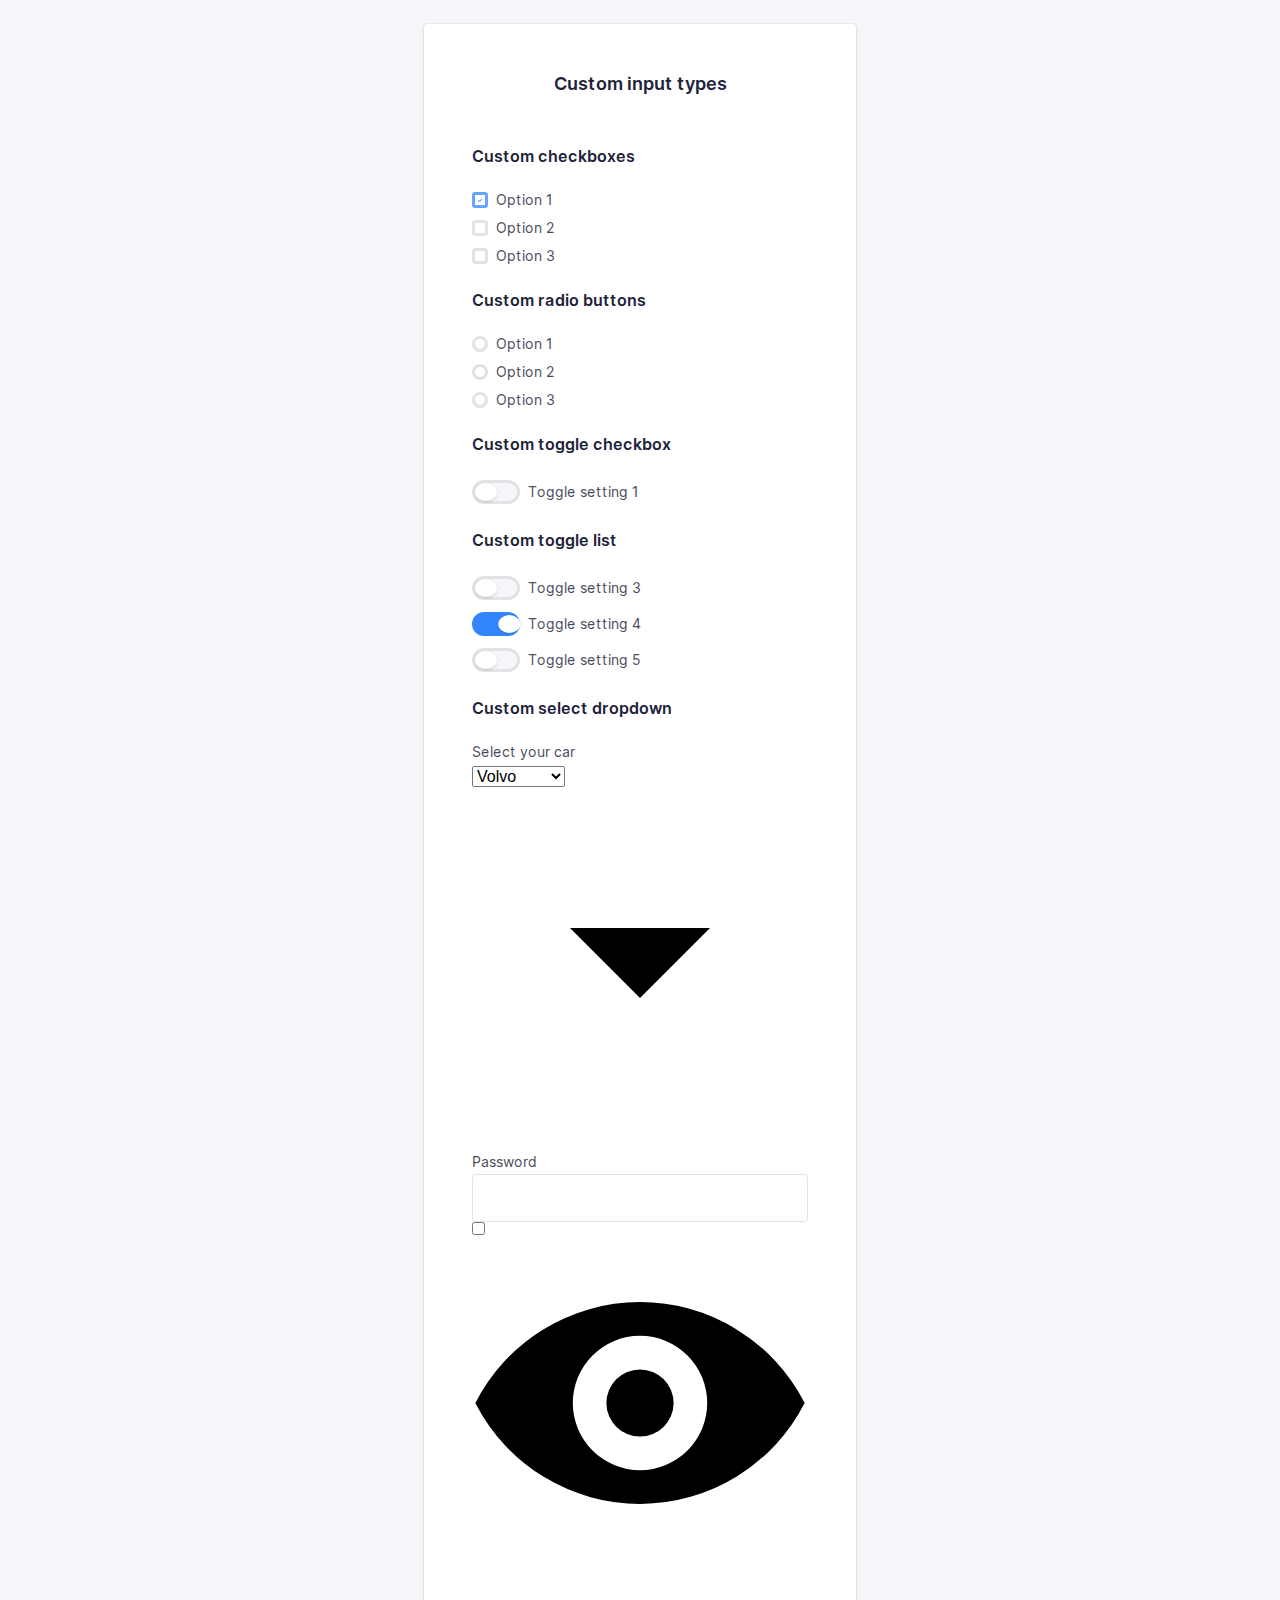
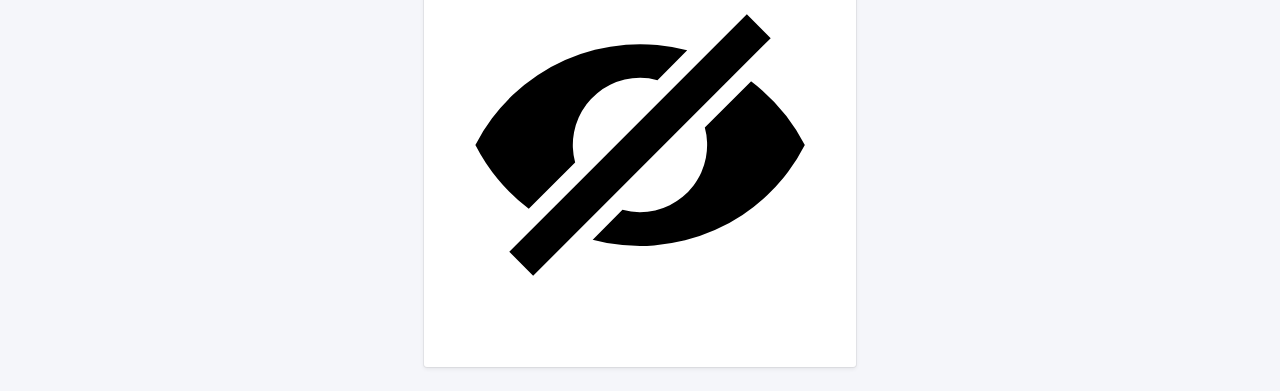
==== commit 68137629: "voorPauze" ====
--- a/inputs.html
+++ b/inputs.html
@@ -32,7 +32,7 @@
                         </h5>
                         <ul class="o-list c-option-list">
                             <li class="c-form-field c-form-field--option c-option-list__item">
-                                <input class="c-option c-option--hidden" type="checkbox" id="checkbox1" checked>
+                                <input class="c-option c-option--hidden o-hide-accessible" type="checkbox" id="checkbox1" checked>
                                 <label class="c-label c-label--option c-custom-option" for="checkbox1">
                                     <span class="c-custom-option__fake-input c-custom-option__fake-input--checkbox">
                                         <svg class="c-custom-option__symbol" xmlns="http://www.w3.org/2000/svg" viewBox="0 0 9 6.75">
@@ -43,7 +43,7 @@
                                 </label>
                             </li>
                             <li class="c-form-field c-form-field--option c-option-list__item">
-                                <input class="c-option c-option--hidden" type="checkbox" id="checkbox2">
+                                <input class="c-option c-option--hidden o-hide-accessible" type="checkbox" id="checkbox2">
                                 <label class="c-label c-label--option c-custom-option" for="checkbox2">
                                     <span class="c-custom-option__fake-input c-custom-option__fake-input--checkbox">
                                         <svg class="c-custom-option__symbol" xmlns="http://www.w3.org/2000/svg" viewBox="0 0 9 6.75">
@@ -54,7 +54,7 @@
                                 </label>
                             </li>
                             <li class="c-form-field c-form-field--option c-option-list__item">
-                                <input class="c-option c-option--hidden" type="checkbox" id="checkbox3">
+                                <input class="c-option c-option--hidden o-hide-accessible" type="checkbox" id="checkbox3">
                                 <label class="c-label c-label--option c-custom-option" for="checkbox3">
                                     <span class="c-custom-option__fake-input c-custom-option__fake-input--checkbox">
                                         <svg class="c-custom-option__symbol" xmlns="http://www.w3.org/2000/svg" viewBox="0 0 9 6.75">
@@ -73,7 +73,7 @@
                         </h5>
                         <ul class="o-list c-option-list">
                             <li class="c-form-field c-form-field--option c-option-list__item">
-                                <input class="c-option c-option--hidden" type="radio" name="radios" id="radio1">
+                                <input class="c-option c-option--hidden o-hide-accessible" type="radio" name="radios" id="radio1">
                                 <label class="c-label c-label--option c-custom-option" for="radio1">
                                     <span class="c-custom-option__fake-input c-custom-option__fake-input--radio">
                                         <span class="c-custom-option__symbol"></span>
@@ -82,7 +82,7 @@
                                 </label>
                             </li>
                             <li class="c-form-field c-form-field--option c-option-list__item">
-                                <input class="c-option c-option--hidden" type="radio" name="radios" id="radio2">
+                                <input class="c-option c-option--hidden o-hide-accessible" type="radio" name="radios" id="radio2">
                                 <label class="c-label c-label--option c-custom-option" for="radio2">
                                     <span class="c-custom-option__fake-input c-custom-option__fake-input--radio">
                                         <span class="c-custom-option__symbol"></span>
@@ -91,7 +91,7 @@
                                 </label>
                             </li>
                             <li class="c-form-field c-form-field--option c-option-list__item">
-                                <input class="c-option c-option--hidden" type="radio" name="radios" id="radio3">
+                                <input class="c-option c-option--hidden o-hide-accessible" type="radio" name="radios" id="radio3">
                                 <label class="c-label c-label--option c-custom-option" for="radio3">
                                     <span class="c-custom-option__fake-input c-custom-option__fake-input--radio">
                                         <span class="c-custom-option__symbol"></span>
@@ -107,7 +107,7 @@
                             Custom toggle checkbox
                         </h5>
                         <p>
-                            <input class="c-option c-option--hidden" type="checkbox" id="toggle1">
+                            <input class="c-option c-option--hidden o-hide-accessible" type="checkbox" id="toggle1">
                             <label class="c-label c-label--option c-custom-toggle" for="toggle1">
                                 <span class="c-custom-toggle__fake-input">
                                 </span>
@@ -121,7 +121,7 @@
                         </h5>
                         <ul class="o-list c-custom-toggle-list">
                             <li class="c-custom-toggle-list__item">
-                                <input class="c-option c-option--hidden" type="checkbox" id="toggle3">
+                                <input class="c-option c-option--hidden o-hide-accessible" type="checkbox" id="toggle3">
                                 <label class="c-label c-label--option c-custom-toggle c-custom-toggle--inverted" for="toggle3">
                                     <span class="c-custom-toggle__fake-input">
                                     </span>
@@ -129,7 +129,7 @@
                                 </label>
                             </li>
                             <li class="c-custom-toggle-list__item">
-                                <input class="c-option c-option--hidden" type="checkbox" id="toggle4" checked>
+                                <input class="c-option c-option--hidden o-hide-accessible" type="checkbox" id="toggle4" checked>
                                 <label class="c-label c-label--option c-custom-toggle c-custom-toggle--inverted" for="toggle4">
                                     <span class="c-custom-toggle__fake-input">
                                     </span>
@@ -137,7 +137,7 @@
                                 </label>
                             </li>
                             <li class="c-custom-toggle-list__item">
-                                <input class="c-option c-option--hidden" type="checkbox" id="toggle5">
+                                <input class="c-option c-option--hidden o-hide-accessible" type="checkbox" id="toggle5">
                                 <label class="c-label c-label--option c-custom-toggle c-custom-toggle--inverted" for="toggle5">
                                     <span class="c-custom-toggle__fake-input">
                                     </span>
--- a/css/screen.css
+++ b/css/screen.css
@@ -31,6 +31,7 @@
     --global-color-primary-500-alpha-75: hsl(var(--global-color-primary-500-hsl) / .75);
     --global-color-primary-500-alpha-30: hsl(var(--global-color-primary-500-hsl) / .3);
 
+    --global-color-neutral-000: #FFFFFF;
     --global-color-neutral-050: #F5F6FA;
     --global-color-neutral-100: #E2E3E7;
     --global-color-neutral-200: #caccd4;
@@ -43,9 +44,22 @@
     --global-color-neutral-900: #35374d;
     --global-color-neutral-950: #20223a;
 
+    --global-input-borderWidth: var(--global-borderWidth);
+    --global-input-backgroundColor: var(--global-color-neutral-800);
+    --global-input-color: var(--global-color-neutral-950);
+    --global-color-borderColor: var(--global-color-neutral-100);
+    --global-hover-borderColor: var(--global-color-neutral-200); 
+    --global-input-focus-borderColor: var(--global-color-primary-500);
+    --global-focus-boxShadow: 0 0 0 3px var(--global-color-primary-500-alpha-30);
+
+    --global-normal-boxShadow:0px 1px 3px hsla(0, 0%, 0%, 0.16);
+
     /* border stuff */
     --global-borderRadius: 3px;
     --global-borderWidth: 1px;
+    --global-borderWidth-s:1px;
+    --global-borderWidt-m:3px;
+    --global-border-circle:50%;
 
     /* transitions */
     --global-transitionTiming-alpha: .1s ease-out;
@@ -67,6 +81,23 @@
     /*  = 48px */
     --global-whitespace-xxl: calc(var(--global-whitespace) * 3);
     /*  = 72px */
+
+    /* Global inout variabels */
+    --global-input-backgroundColor: White;
+    --global-input-color: var(--global-color-neutral-950);
+
+   
+}
+
+@media(prefers-color-scheme: dark){
+    :root{
+        --global-input-backgroundColor: var(--global-input-backgroundColor);
+        --global-input-color: var(--global-color-neutral-950);
+        --global-color-borderColor: var(--global-color-neutral-100);
+        --global-hover-borderColor: var(--global-color-neutral-200); 
+        --global-input-focus-borderColor: var(--global-color-primary-500);
+        --global-focus-boxShadow: 0 0 0 3px var(--global-color-primary-500-alpha-30);
+       }
 }
 
 /*---------------------------------------/*
@@ -556,10 +587,10 @@
     -moz-appearance: none;
     appearance: none;
     width: 100%;
-    border: var(--global-borderWidth) solid var(--global-color-neutral-100);
+    border: var(--global-input-borderWidth) solid var(--global-color-borderColor);
     border-radius: var(--global-borderRadius);
-    color: var(--global-color-neutral-950);
-    background-color: White;
+    color: var(--global-input-color);
+    background-color: var(--global-input-backgroundColor);
     font-family: inherit;
     font-size: 1rem;
     line-height: calc(var(--global-baseline) * 3);
@@ -568,13 +599,13 @@
     transition: border var(--global-transition-timing-alpha);
 
     &:hover {
-        border-color: var(--global-color-neutral-200);
+        border-color: var(--global-hover-borderColor);
     }
 
     &:focus,
     &:active {
-        border-color: var(--global-color-primary-500);
-        box-shadow: 0 0 0 3px var(--global-color-primary-500-alpha-30);
+        border-color: var(--global-input-focus-borderColor);
+        box-shadow: var(--global-focus-boxShadow);
     }
 }
 
@@ -634,7 +665,178 @@
         box-shadow: none;
     }
 }
-
+/* custom inputs */
+
+
+/* .c-custom-option__fake-input--checkbox{
+
+}
+
+.c-option--hidden + .c-custom-option{
+ 
+} */
+
+/* CUSTOM CHECKBOXES & RADIO */
+.c-custom-option{
+    display: flex;
+    gap: 8px;
+    margin-bottom: 8px;
+}
+
+
+
+
+
+/* CUSTOM CHECKBOXES */
+.c-option--hidden + .c-custom-option .c-custom-option__fake-input--checkbox {
+    width: 16px;
+    height: 16px;
+    border: solid var(--global-color-borderColor);    
+    border-radius: var(--global-borderRadius);
+    padding: 3px;
+    display: flex;
+    align-items: center;
+    justify-content: center;
+    transition: all 0.1s ease-in-out;
+   
+    
+    
+}
+
+.c-option--hidden + .c-custom-option .c-custom-option__fake-input--checkbox .c-custom-option__symbol{
+    fill: var(--global-color-primary-500);
+    opacity: 0;
+    transition: opacity 0.1s ease-in-out;
+    
+  }
+  .c-option--hidden:checked + .c-custom-option .c-custom-option__fake-input--checkbox  .c-custom-option__symbol{
+    opacity: 100;
+  }
+
+  .c-option--hidden:checked + .c-custom-option .c-custom-option__fake-input--checkbox {
+
+   border: solid var(--global-color-primary-500-alpha-75);
+}
+.c-option--hidden:hover + .c-custom-option .c-custom-option__fake-input--checkbox {
+
+    border: solid var(--global-color-primary-500-alpha-30);
+ }
+  .c-option--hidden:focus + .c-custom-option .c-custom-option__fake-input--checkbox {
+    border: solid var(--global-color-primary-500-alpha-75);
+    box-shadow: var(--global-focus-boxShadow);
+}
+
+/* CUSTOM RADIO BUTTONS */
+.c-option-list__item{
+    display: flex;
+    align-items: center;
+    > .c-custom-option{
+        margin-bottom: 0;
+    }
+}
+
+.c-option--hidden + .c-custom-option .c-custom-option__fake-input--radio{
+    width: 16px;
+    height: 16px;
+    border: solid var(--global-color-borderColor);    
+    border-radius: var(--global-border-circle);
+    padding: 3px;
+    display: flex;
+    align-items: center;
+    justify-content: center;
+    transition: all 0.1s ease-in-out;
+}
+
+.c-option--hidden + .c-custom-option .c-custom-option__fake-input--radio .c-custom-option__symbol{
+        background-color:var(--global-color-primary-500);
+        height: 6px;
+        width: 6px;
+        border-radius: var(--global-border-circle);
+        opacity: 0;
+        transition:opacity 0.1s ease-in-out;
+}
+
+
+
+  .c-option--hidden:checked + .c-custom-option .c-custom-option__fake-input--radio  .c-custom-option__symbol{
+    opacity: 100;
+  }
+
+  .c-option--hidden:checked + .c-custom-option .c-custom-option__fake-input--radio {
+
+   border: solid var(--global-color-primary-500-alpha-75);
+}
+.c-option--hidden:hover + .c-custom-option .c-custom-option__fake-input--radio {
+
+    border: solid var(--global-color-primary-500-alpha-30);
+ }
+
+  .c-option--hidden:focus + .c-custom-option .c-custom-option__fake-input--radio {
+    border: solid var(--global-color-primary-500-alpha-75);
+    box-shadow: var(--global-focus-boxShadow);
+}
+
+
+/* Toevoegen margins bottom */
+  .c-option-list{
+    margin-bottom: 24px;
+  }
+  .c-option-list__item{
+    margin-bottom: 12px;
+  }
+
+  /* c-toggle */
+
+
+  .c-custom-toggle__fake-input{
+    display: block;
+    width: 48px;
+    height: 24px;
+    border-radius: 24px;
+    border: solid var(--global-color-borderColor);
+    background-color: var(--global-color-neutral-050);
+    transition: all 0.3s ease-in-out;
+    
+  }
+
+  .c-option--hidden:focus + .c-custom-toggle .c-custom-toggle__fake-input{
+    border: solid var(--global-color-primary-500-alpha-75);
+    box-shadow: var(--global-focus-boxShadow);
+  }
+
+
+  .c-custom-toggle__fake-input::after{
+    content: "";
+    display: block;
+    background-color: var(--global-color-neutral-000);
+
+    border: var(--global-color-neutral-050);
+    border-radius: var(--global-border-circle);
+    height: 100%;
+    width: 22px;
+    box-shadow: var(--global-normal-boxShadow);
+    transition: transform 0.1s ease-in-out;
+}
+
+.c-option--hidden:checked + .c-custom-toggle .c-custom-toggle__fake-input{
+    background-color: var(--global-color-primary-500);
+    border: solid var(--global-color-primary-500-alpha-75);
+}
+.c-option--hidden:checked + .c-custom-toggle .c-custom-toggle__fake-input::after{
+    transform: translateX(106%);
+}
+
+
+.c-custom-toggle-list__item .c-label{
+    display: flex;
+}
+
+.c-label--option{
+    display: flex;
+    gap: 8px;
+    margin-bottom: 12px;
+    align-items: center;
+}
 /*------------------------------------*\
 #UTILITIES
 \*------------------------------------*/
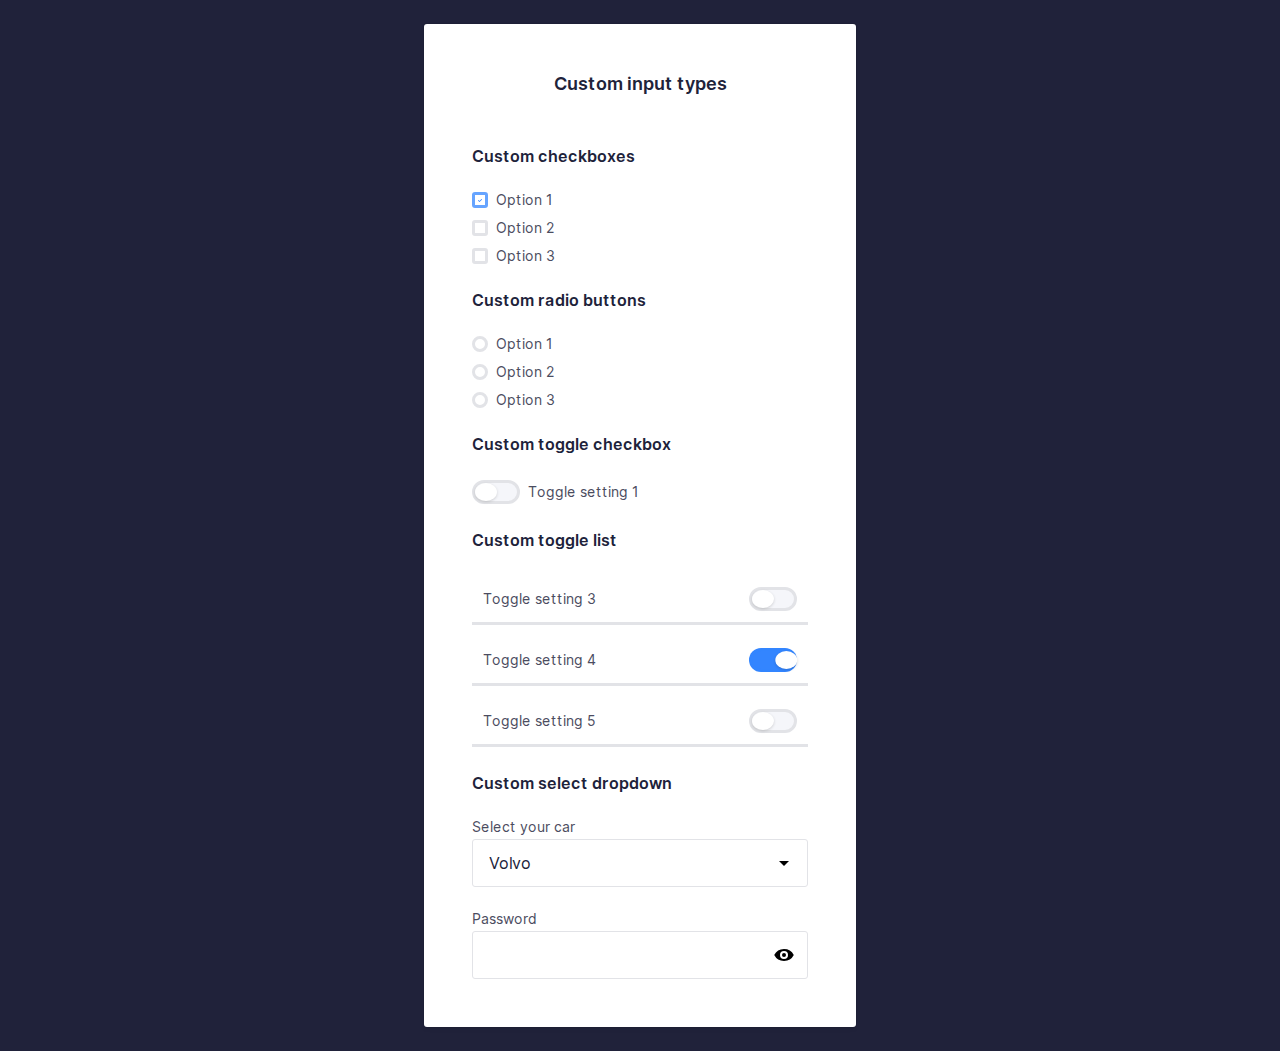
==== commit 2e4e2177: "voordeNightmode" ====
--- a/inputs.html
+++ b/inputs.html
@@ -156,7 +156,7 @@
                                 Select your car
                             </label>
                             <span class="c-custom-select">
-                                <select class="c-custom-select__input" class="" name="select1" id="select1">
+                                <select class="c-input c-custom-select__input" class="" name="select1" id="select1">
                                     <option value="volvo">Volvo</option>
                                     <option value="saab">Saab</option>
                                     <option value="mercedes">Mercedes</option>
@@ -176,7 +176,7 @@
                             <input class="c-input c-input--password-with-toggle js-password-input" type="password" name="password" id="password" required />
                             <!-- Password toggle -->
                             <span class="c-password-toggle">
-                                <input id="togglePasswordCheckbox" type="checkbox" class=" c-password-toggle__checkbox js-password-toggle-checkbox" tabindex="-1" />
+                                <input id="togglePasswordCheckbox" type="checkbox" class=" c-password-toggle__checkbox js-password-toggle-checkbox o-hide-accessible" tabindex="-1" />
                                 <label class="c-password-toggle__label" for="togglePasswordCheckbox">
                                     <svg class="c-password-toggle__symbol c-password-toggle__symbol--show" xmlns="http://www.w3.org/2000/svg" viewBox="0 0 20 20">
                                         <path d="M6.4,133.876a11,11,0,0,1,19.571-.061l.029.061a11,11,0,0,1-19.571.061l-.029-.061Zm9.8,4a4,4,0,1,0,0-8h0a4,4,0,0,0,0,8Zm0-2a2,2,0,0,1,0-4h0a2,2,0,1,1,0,4Z" transform="translate(-6.2 -123.876)" />
--- a/css/screen.css
+++ b/css/screen.css
@@ -85,7 +85,8 @@
     /* Global inout variabels */
     --global-input-backgroundColor: White;
     --global-input-color: var(--global-color-neutral-950);
-
+    --global-page-color: var(--global-color-neutral-950);
+    --global-page-backgroundColor: var(--global-color-neutral-950);
    
 }
 
@@ -97,6 +98,8 @@
         --global-hover-borderColor: var(--global-color-neutral-200); 
         --global-input-focus-borderColor: var(--global-color-primary-500);
         --global-focus-boxShadow: 0 0 0 3px var(--global-color-primary-500-alpha-30);
+        --global-page-color: var(--global-color-neutral-050);
+        --global-page-backgroundColor: var(--global-color-neutral-950);
        }
 }
 
@@ -131,8 +134,8 @@
 html {
     line-height: 1.5;
     font-family: "Inter Web", Helvetica, arial, sans-serif;
-    color: var(--global-color-neutral-950);
-    background-color: var(--global-color-neutral-050);
+    color: var(--global-page-color);
+    background-color: var(--global-page-backgroundColor);
     box-sizing: border-box;
     -webkit-font-smoothing: antialiased;
     -moz-osx-font-smoothing: grayscale;
@@ -626,7 +629,8 @@
     font-size: .875rem;
     padding-bottom: var(--global-whitespace-xs);
     line-height: calc(var(--global-baseline) * 2);
-    color: var(--global-color-neutral-800);
+    color: var(--label-color, var(--global-color-neutral-800));
+
 }
 
 .c-label--option {
@@ -730,7 +734,7 @@
 .c-option-list__item{
     display: flex;
     align-items: center;
-    > .c-custom-option{
+    & > .c-custom-option{
         margin-bottom: 0;
     }
 }
@@ -837,6 +841,96 @@
     margin-bottom: 12px;
     align-items: center;
 }
+
+.c-custom-toggle--inverted{
+   flex-direction: row-reverse;
+   justify-content: space-between;
+   border-bottom: solid var(--global-color-neutral-100);
+   padding: 11px;
+}
+
+/* @media (prefers-color-scheme: dark){
+    .c-custom-toggle{
+        
+    }
+} */
+
+.c-custom-select{
+    display: block;
+    position: relative;
+    & .c-custom-select__symbol{
+        position: absolute;
+        right: 12px;
+        top: 50%;
+        transform: translateY(-50%);
+        height: 24px;
+        pointer-events: none;
+    }
+}
+.c-password-toggle-container{
+    position: relative;
+
+    & .c-password-toggle{
+        position: absolute;
+        top: 0;
+        right: 0;
+        height: 100%;
+    }
+    
+    /* & .c-password-toggle__checkbox{
+        position: absolute;
+        top: 0;
+        right: 0;
+    } */
+}
+
+
+
+
+
+.c-password-toggle__label{
+    position: absolute;
+    top: 0;
+    right: 14px;
+    height: 100%;
+    width: 20px;
+    aspect-ratio: 1;
+    & .c-password-toggle__symbol{
+        position: absolute;
+        top: 0;
+        right: 0;
+        top: 50%;
+        transform: translateY(-50%);
+        
+
+    }
+}
+
+.c-password-toggle__symbol--show{
+    opacity: 100;
+}
+.c-password-toggle__symbol--hide{
+    opacity: 0;
+}
+
+.c-password-toggle__checkbox:checked + .c-password-toggle__label > .c-password-toggle__symbol--show {
+    opacity: 0;
+}
+.c-password-toggle__checkbox:checked + .c-password-toggle__label > .c-password-toggle__symbol--hide {
+    opacity: 100;
+}
+.c-password-toggle{
+
+}
+
+.c-password-toggle__checkbox {
+    border: solid hotpink;
+}
+
+.has-error{
+    --label-color:red;
+}
+
 /*------------------------------------*\
 #UTILITIES
 \*------------------------------------*/
